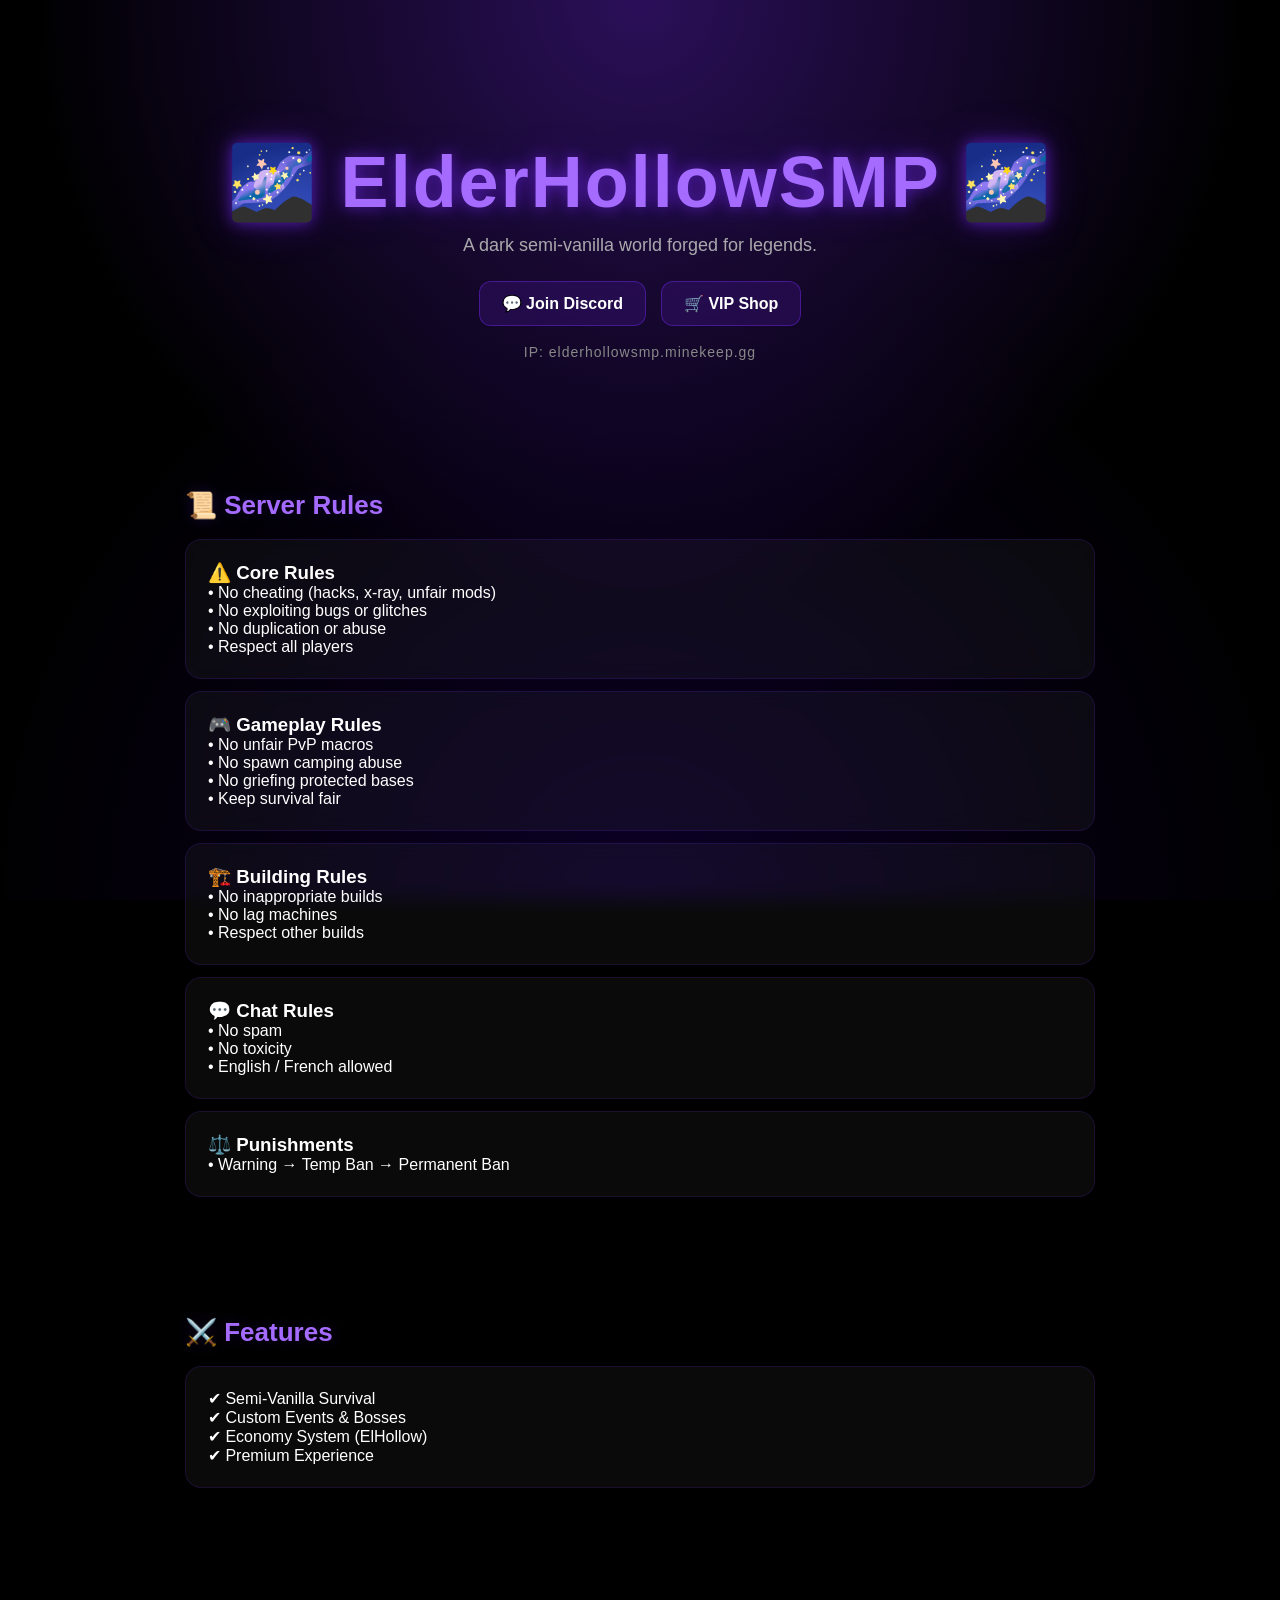
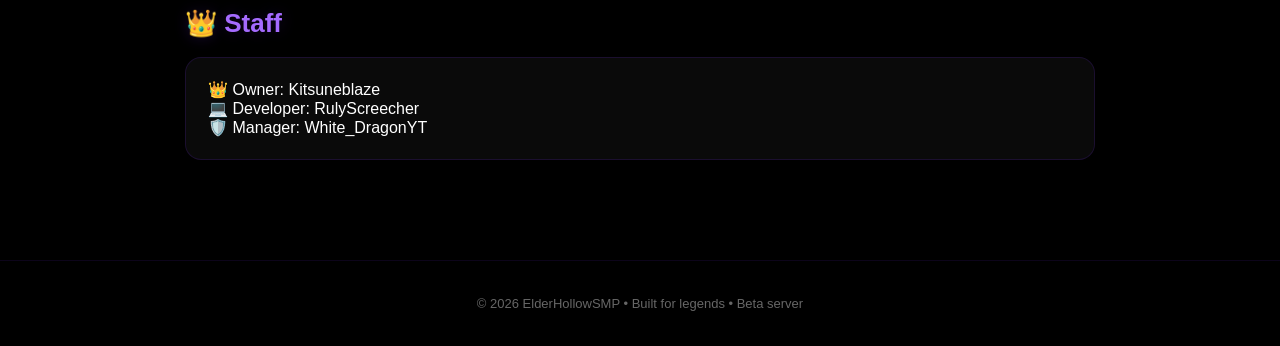
==== index.html @ 8e1a61d1 "Add files via upload" ====
<!DOCTYPE html>
<html lang="en">
<head>
<meta charset="UTF-8">
<meta name="viewport" content="width=device-width, initial-scale=1.0">
<title>ElderHollowSMP</title>

<style>
* {
    margin: 0;
    padding: 0;
    box-sizing: border-box;
}

body {
    font-family: Arial, sans-serif;
    background: #000;
    color: white;
    overflow-x: hidden;
}

/* 🔮 BACKGROUND GLOW */
body::before {
    content: "";
    position: fixed;
    inset: 0;
    background:
        radial-gradient(circle at top, rgba(122,44,255,0.35), transparent 55%),
        radial-gradient(circle at bottom, rgba(80,0,255,0.15), transparent 60%);
    z-index: -1;
}

/* subtle animated grain */
body::after {
    content: "";
    position: fixed;
    inset: 0;
    background: url("https://www.transparenttextures.com/patterns/dark-mosaic.png");
    opacity: 0.03;
    z-index: -1;
}

/* HEADER */
header {
    text-align: center;
    padding: 140px 20px 70px;
}

h1 {
    font-size: 72px;
    font-weight: 800;
    color: #a56bff;
    text-shadow:
        0 0 15px rgba(122,44,255,0.6),
        0 0 40px rgba(122,44,255,0.3);
    letter-spacing: 2px;
}

.subtitle {
    font-size: 18px;
    color: #bbb;
    margin-top: 10px;
    opacity: 0.9;
}

/* BUTTONS */
.button-row {
    margin-top: 25px;
    display: flex;
    justify-content: center;
    gap: 15px;
    flex-wrap: wrap;
}

.button {
    padding: 12px 22px;
    background: rgba(122,44,255,0.15);
    border: 1px solid rgba(122,44,255,0.4);
    color: white;
    text-decoration: none;
    border-radius: 12px;
    font-weight: bold;
    transition: 0.25s;
    backdrop-filter: blur(10px);
}

.button:hover {
    background: rgba(122,44,255,0.35);
    transform: translateY(-3px);
    box-shadow: 0 10px 25px rgba(122,44,255,0.2);
}

/* IP */
.ip {
    margin-top: 18px;
    color: #888;
    font-size: 14px;
    letter-spacing: 1px;
}

/* SECTIONS */
section {
    max-width: 950px;
    margin: auto;
    padding: 60px 20px;
}

h2 {
    color: #a56bff;
    margin-bottom: 18px;
    font-size: 26px;
    text-shadow: 0 0 15px rgba(122,44,255,0.2);
}

/* CARD */
.card {
    background: rgba(255,255,255,0.04);
    border: 1px solid rgba(122,44,255,0.15);
    padding: 22px;
    border-radius: 16px;
    margin-top: 12px;
    transition: 0.3s;
    backdrop-filter: blur(10px);
}

.card:hover {
    transform: translateY(-4px);
    border-color: rgba(122,44,255,0.4);
    box-shadow: 0 10px 30px rgba(122,44,255,0.1);
}

/* FOOTER */
footer {
    text-align: center;
    padding: 35px;
    color: #666;
    font-size: 13px;
    border-top: 1px solid rgba(122,44,255,0.1);
    margin-top: 40px;
}
</style>

</head>

<body>

<header>
    <h1>🌌 ElderHollowSMP 🌌</h1>
    <p class="subtitle">A dark semi-vanilla world forged for legends.</p>

    <div class="button-row">
        <a class="button" href="https://discord.gg/ePgsc9BQ" target="_blank">💬 Join Discord</a>
        <a class="button" href="shop.html">🛒 VIP Shop</a>
    </div>

    <div class="ip">IP: elderhollowsmp.minekeep.gg</div>
</header>

<section>
    <h2>📜 Server Rules</h2>

    <div class="card">
        <h3>⚠️ Core Rules</h3>
        <p>• No cheating (hacks, x-ray, unfair mods)</p>
        <p>• No exploiting bugs or glitches</p>
        <p>• No duplication or abuse</p>
        <p>• Respect all players</p>
    </div>

    <div class="card">
        <h3>🎮 Gameplay Rules</h3>
        <p>• No unfair PvP macros</p>
        <p>• No spawn camping abuse</p>
        <p>• No griefing protected bases</p>
        <p>• Keep survival fair</p>
    </div>

    <div class="card">
        <h3>🏗️ Building Rules</h3>
        <p>• No inappropriate builds</p>
        <p>• No lag machines</p>
        <p>• Respect other builds</p>
    </div>

    <div class="card">
        <h3>💬 Chat Rules</h3>
        <p>• No spam</p>
        <p>• No toxicity</p>
        <p>• English / French allowed</p>
    </div>

    <div class="card">
        <h3>⚖️ Punishments</h3>
        <p>• Warning → Temp Ban → Permanent Ban</p>
    </div>
</section>

<section>
    <h2>⚔️ Features</h2>
    <div class="card">
        <p>✔ Semi-Vanilla Survival</p>
        <p>✔ Custom Events & Bosses</p>
        <p>✔ Economy System (ElHollow)</p>
        <p>✔ Premium Experience</p>
    </div>
</section>

<section>
    <h2>👑 Staff</h2>
    <div class="card">
        <p>👑 Owner: Kitsuneblaze</p>
        <p>💻 Developer: RulyScreecher</p>
        <p>🛡️ Manager: White_DragonYT</p>
    </div>
</section>

<footer>
    © 2026 ElderHollowSMP • Built for legends • Beta server
</footer>

</body>
</html>
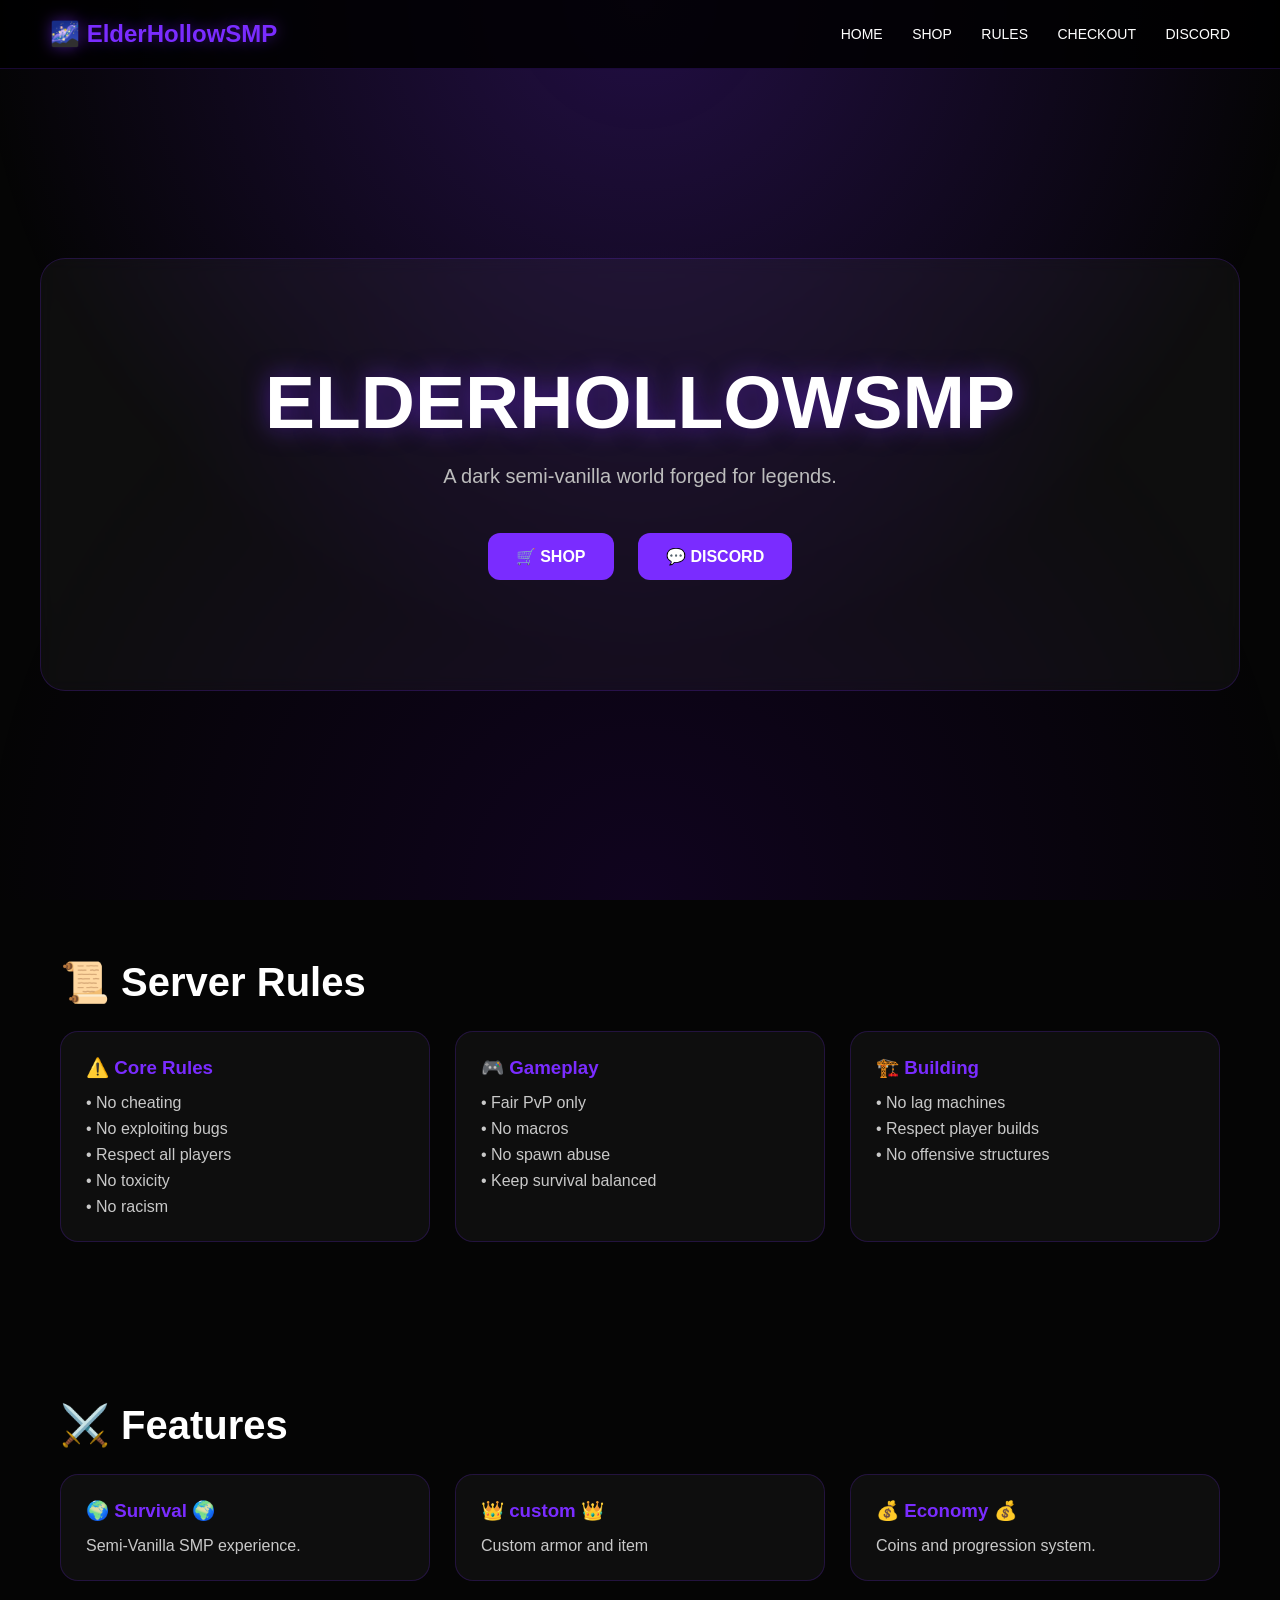
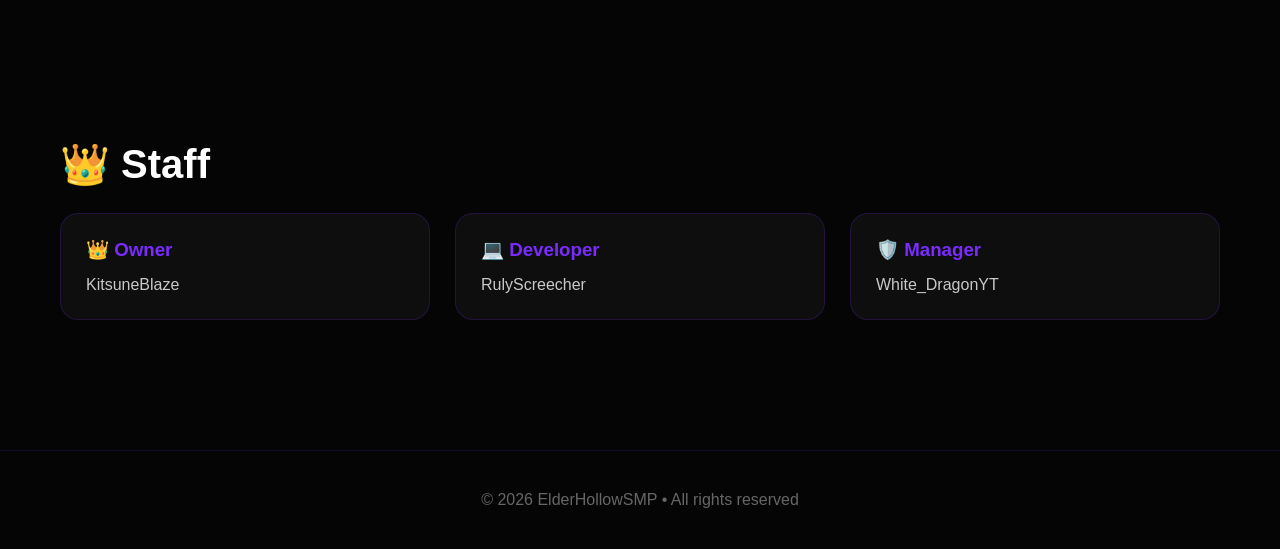
==== commit 9371e3c2: "Update index.html" ====
--- a/index.html
+++ b/index.html
@@ -6,217 +6,301 @@
 <title>ElderHollowSMP</title>
 
 <style>
-* {
-    margin: 0;
-    padding: 0;
-    box-sizing: border-box;
-}
-
-body {
-    font-family: Arial, sans-serif;
-    background: #000;
-    color: white;
-    overflow-x: hidden;
-}
-
-/* 🔮 BACKGROUND GLOW */
-body::before {
-    content: "";
-    position: fixed;
-    inset: 0;
+*{
+    margin:0;
+    padding:0;
+    box-sizing:border-box;
+}
+
+body{
+    font-family:Arial,sans-serif;
+    background:#050505;
+    color:white;
+    overflow-x:hidden;
+}
+
+/* BACKGROUND */
+body::before{
+    content:"";
+    position:fixed;
+    width:100%;
+    height:100%;
     background:
-        radial-gradient(circle at top, rgba(122,44,255,0.35), transparent 55%),
-        radial-gradient(circle at bottom, rgba(80,0,255,0.15), transparent 60%);
-    z-index: -1;
-}
-
-/* subtle animated grain */
-body::after {
-    content: "";
-    position: fixed;
-    inset: 0;
-    background: url("https://www.transparenttextures.com/patterns/dark-mosaic.png");
-    opacity: 0.03;
-    z-index: -1;
-}
-
-/* HEADER */
-header {
-    text-align: center;
-    padding: 140px 20px 70px;
-}
-
-h1 {
-    font-size: 72px;
-    font-weight: 800;
-    color: #a56bff;
-    text-shadow:
-        0 0 15px rgba(122,44,255,0.6),
-        0 0 40px rgba(122,44,255,0.3);
-    letter-spacing: 2px;
-}
-
-.subtitle {
-    font-size: 18px;
-    color: #bbb;
-    margin-top: 10px;
-    opacity: 0.9;
+    radial-gradient(circle at top, rgba(122,44,255,0.25), transparent 60%),
+    radial-gradient(circle at bottom, rgba(80,0,180,0.15), transparent 60%);
+    z-index:-1;
+}
+
+/* NAVBAR */
+.navbar{
+    width:100%;
+    display:flex;
+    justify-content:space-between;
+    align-items:center;
+    padding:20px 50px;
+    background:rgba(0,0,0,0.85);
+    border-bottom:1px solid rgba(122,44,255,0.2);
+    position:sticky;
+    top:0;
+    z-index:999;
+}
+
+.logo{
+    color:#7a2cff;
+    font-size:24px;
+    font-weight:bold;
+    text-shadow:0 0 15px rgba(122,44,255,0.5);
+}
+
+.nav-links a{
+    color:white;
+    text-decoration:none;
+    margin-left:25px;
+    transition:0.2s;
+    font-size:14px;
+}
+
+.nav-links a:hover{
+    color:#7a2cff;
+}
+
+/* HERO */
+.hero{
+    min-height:90vh;
+    display:flex;
+    justify-content:center;
+    align-items:center;
+    text-align:center;
+    padding:40px;
+}
+
+.hero-box{
+    width:100%;
+    max-width:1200px;
+    padding:100px 40px;
+    border-radius:25px;
+    background:rgba(255,255,255,0.04);
+    border:1px solid rgba(122,44,255,0.2);
+    backdrop-filter:blur(8px);
+}
+
+.hero h1{
+    font-size:75px;
+    margin-bottom:20px;
+    text-shadow:0 0 25px rgba(122,44,255,0.5);
+}
+
+.hero p{
+    color:#bdbdbd;
+    font-size:20px;
 }
 
 /* BUTTONS */
-.button-row {
-    margin-top: 25px;
-    display: flex;
-    justify-content: center;
-    gap: 15px;
-    flex-wrap: wrap;
-}
-
-.button {
-    padding: 12px 22px;
-    background: rgba(122,44,255,0.15);
-    border: 1px solid rgba(122,44,255,0.4);
-    color: white;
-    text-decoration: none;
-    border-radius: 12px;
-    font-weight: bold;
-    transition: 0.25s;
-    backdrop-filter: blur(10px);
-}
-
-.button:hover {
-    background: rgba(122,44,255,0.35);
-    transform: translateY(-3px);
-    box-shadow: 0 10px 25px rgba(122,44,255,0.2);
-}
-
-/* IP */
-.ip {
-    margin-top: 18px;
-    color: #888;
-    font-size: 14px;
-    letter-spacing: 1px;
-}
-
-/* SECTIONS */
-section {
-    max-width: 950px;
-    margin: auto;
-    padding: 60px 20px;
-}
-
-h2 {
-    color: #a56bff;
-    margin-bottom: 18px;
-    font-size: 26px;
-    text-shadow: 0 0 15px rgba(122,44,255,0.2);
-}
-
-/* CARD */
-.card {
-    background: rgba(255,255,255,0.04);
-    border: 1px solid rgba(122,44,255,0.15);
-    padding: 22px;
-    border-radius: 16px;
-    margin-top: 12px;
-    transition: 0.3s;
-    backdrop-filter: blur(10px);
-}
-
-.card:hover {
-    transform: translateY(-4px);
-    border-color: rgba(122,44,255,0.4);
-    box-shadow: 0 10px 30px rgba(122,44,255,0.1);
+.buttons{
+    margin-top:35px;
+}
+
+.button{
+    display:inline-block;
+    padding:14px 28px;
+    margin:10px;
+    border-radius:12px;
+    background:#7a2cff;
+    color:white;
+    text-decoration:none;
+    font-weight:bold;
+    transition:0.2s;
+}
+
+.button:hover{
+    transform:translateY(-3px);
+    background:#5f1fe0;
+    box-shadow:0 0 20px rgba(122,44,255,0.5);
+}
+
+/* SECTION */
+section{
+    max-width:1200px;
+    margin:auto;
+    padding:80px 20px;
+}
+
+section h2{
+    font-size:40px;
+    margin-bottom:25px;
+    color:white;
+}
+
+/* CARDS */
+.card-grid{
+    display:grid;
+    grid-template-columns:repeat(auto-fit,minmax(280px,1fr));
+    gap:25px;
+}
+
+.card{
+    background:rgba(255,255,255,0.04);
+    border:1px solid rgba(122,44,255,0.2);
+    border-radius:18px;
+    padding:25px;
+    transition:0.3s;
+}
+
+.card:hover{
+    transform:translateY(-5px);
+    border-color:#7a2cff;
+}
+
+.card h3{
+    color:#7a2cff;
+    margin-bottom:15px;
+}
+
+.card p{
+    color:#c9c9c9;
+    margin-top:8px;
 }
 
 /* FOOTER */
-footer {
-    text-align: center;
-    padding: 35px;
-    color: #666;
-    font-size: 13px;
-    border-top: 1px solid rgba(122,44,255,0.1);
-    margin-top: 40px;
+footer{
+    text-align:center;
+    padding:40px;
+    color:#666;
+    border-top:1px solid rgba(122,44,255,0.15);
+    margin-top:50px;
 }
 </style>
-
 </head>
 
 <body>
 
-<header>
-    <h1>🌌 ElderHollowSMP 🌌</h1>
-    <p class="subtitle">A dark semi-vanilla world forged for legends.</p>
-
-    <div class="button-row">
-        <a class="button" href="https://discord.gg/ePgsc9BQ" target="_blank">💬 Join Discord</a>
-        <a class="button" href="shop.html">🛒 VIP Shop</a>
-    </div>
-
-    <div class="ip">IP: elderhollowsmp.minekeep.gg</div>
+<!-- NAVBAR -->
+<nav class="navbar">
+
+    <div class="logo">
+        🌌 ElderHollowSMP
+    </div>
+
+    <div class="nav-links">
+        <a href="index.html">HOME</a>
+        <a href="shop.html">SHOP</a>
+        <a href="index.html#rules">RULES</a>
+        <a href="checkout.html">CHECKOUT</a>
+        <a href="https://discord.gg/ePgsc9BQ" target="_blank">DISCORD</a>
+    </div>
+
+</nav>
+
+<!-- HERO -->
+<header class="hero">
+    <div class="hero-box">
+
+        <h1>ELDERHOLLOWSMP</h1>
+
+        <p>
+            A dark semi-vanilla world forged for legends.
+        </p>
+
+        <div class="buttons">
+            <a class="button" href="shop.html">🛒 SHOP</a>
+            <a class="button" href="https://discord.gg/ePgsc9BQ" target="_blank">
+                💬 DISCORD
+            </a>
+        </div>
+
+    </div>
 </header>
 
+<!-- RULES -->
+<section id="rules">
+
+    <h2>📜 Server Rules</h2>
+
+    <div class="card-grid">
+
+        <div class="card">
+            <h3>⚠️ Core Rules</h3>
+            <p>• No cheating</p>
+            <p>• No exploiting bugs</p>
+            <p>• Respect all players</p>
+            <p>• No toxicity</p>
+            <p>• No racism</p>
+        </div>
+
+        <div class="card">
+            <h3>🎮 Gameplay</h3>
+            <p>• Fair PvP only</p>
+            <p>• No macros</p>
+            <p>• No spawn abuse</p>
+            <p>• Keep survival balanced</p>
+        </div>
+
+        <div class="card">
+            <h3>🏗️ Building</h3>
+            <p>• No lag machines</p>
+            <p>• Respect player builds</p>
+            <p>• No offensive structures</p>
+        </div>
+
+    </div>
+
+</section>
+
+<!-- FEATURES -->
+<section id="features">
+
+    <h2>⚔️ Features</h2>
+
+    <div class="card-grid">
+
+        <div class="card">
+            <h3>🌍 Survival 🌍</h3>
+            <p>Semi-Vanilla SMP experience.</p>
+        </div>
+
+        <div class="card">
+            <h3>👑 custom 👑</h3>
+            <p>Custom armor and item</p>
+        </div>
+
+        <div class="card">
+            <h3>💰 Economy 💰</h3>
+            <p>Coins and progression system.</p>
+        </div>
+
+    </div>
+
+</section>
+
+<!-- STAFF -->
 <section>
-    <h2>📜 Server Rules</h2>
-
-    <div class="card">
-        <h3>⚠️ Core Rules</h3>
-        <p>• No cheating (hacks, x-ray, unfair mods)</p>
-        <p>• No exploiting bugs or glitches</p>
-        <p>• No duplication or abuse</p>
-        <p>• Respect all players</p>
-    </div>
-
-    <div class="card">
-        <h3>🎮 Gameplay Rules</h3>
-        <p>• No unfair PvP macros</p>
-        <p>• No spawn camping abuse</p>
-        <p>• No griefing protected bases</p>
-        <p>• Keep survival fair</p>
-    </div>
-
-    <div class="card">
-        <h3>🏗️ Building Rules</h3>
-        <p>• No inappropriate builds</p>
-        <p>• No lag machines</p>
-        <p>• Respect other builds</p>
-    </div>
-
-    <div class="card">
-        <h3>💬 Chat Rules</h3>
-        <p>• No spam</p>
-        <p>• No toxicity</p>
-        <p>• English / French allowed</p>
-    </div>
-
-    <div class="card">
-        <h3>⚖️ Punishments</h3>
-        <p>• Warning → Temp Ban → Permanent Ban</p>
-    </div>
+
+    <h2>👑 Staff</h2>
+
+    <div class="card-grid">
+
+        <div class="card">
+            <h3>👑 Owner</h3>
+            <p>KitsuneBlaze</p>
+        </div>
+
+        <div class="card">
+            <h3>💻 Developer</h3>
+            <p>RulyScreecher</p>
+        </div>
+
+        <div class="card">
+            <h3>🛡️ Manager</h3>
+            <p>White_DragonYT</p>
+        </div>
+
+    </div>
+
 </section>
 
-<section>
-    <h2>⚔️ Features</h2>
-    <div class="card">
-        <p>✔ Semi-Vanilla Survival</p>
-        <p>✔ Custom Events & Bosses</p>
-        <p>✔ Economy System (ElHollow)</p>
-        <p>✔ Premium Experience</p>
-    </div>
-</section>
-
-<section>
-    <h2>👑 Staff</h2>
-    <div class="card">
-        <p>👑 Owner: Kitsuneblaze</p>
-        <p>💻 Developer: RulyScreecher</p>
-        <p>🛡️ Manager: White_DragonYT</p>
-    </div>
-</section>
-
 <footer>
-    © 2026 ElderHollowSMP • Built for legends • Beta server
+    © 2026 ElderHollowSMP • All rights reserved
 </footer>
 
 </body>
-</html>+</html>
